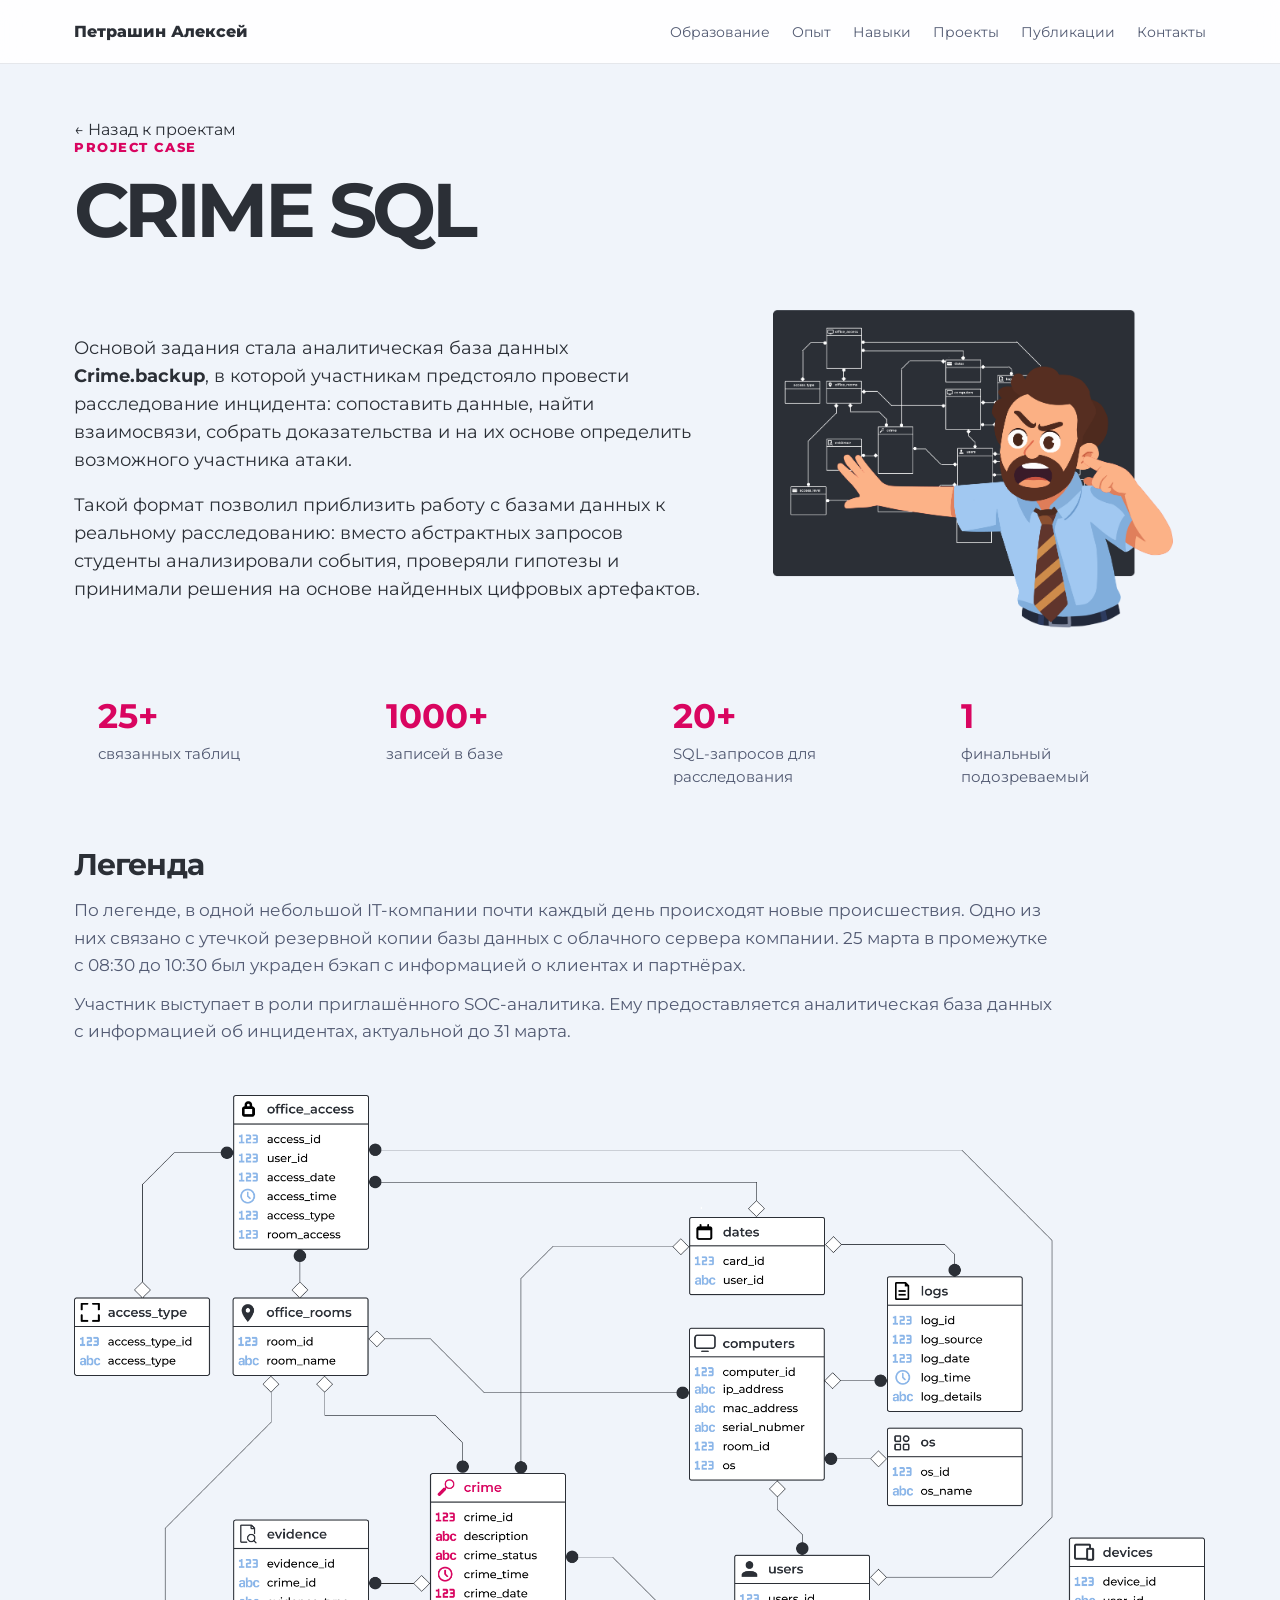
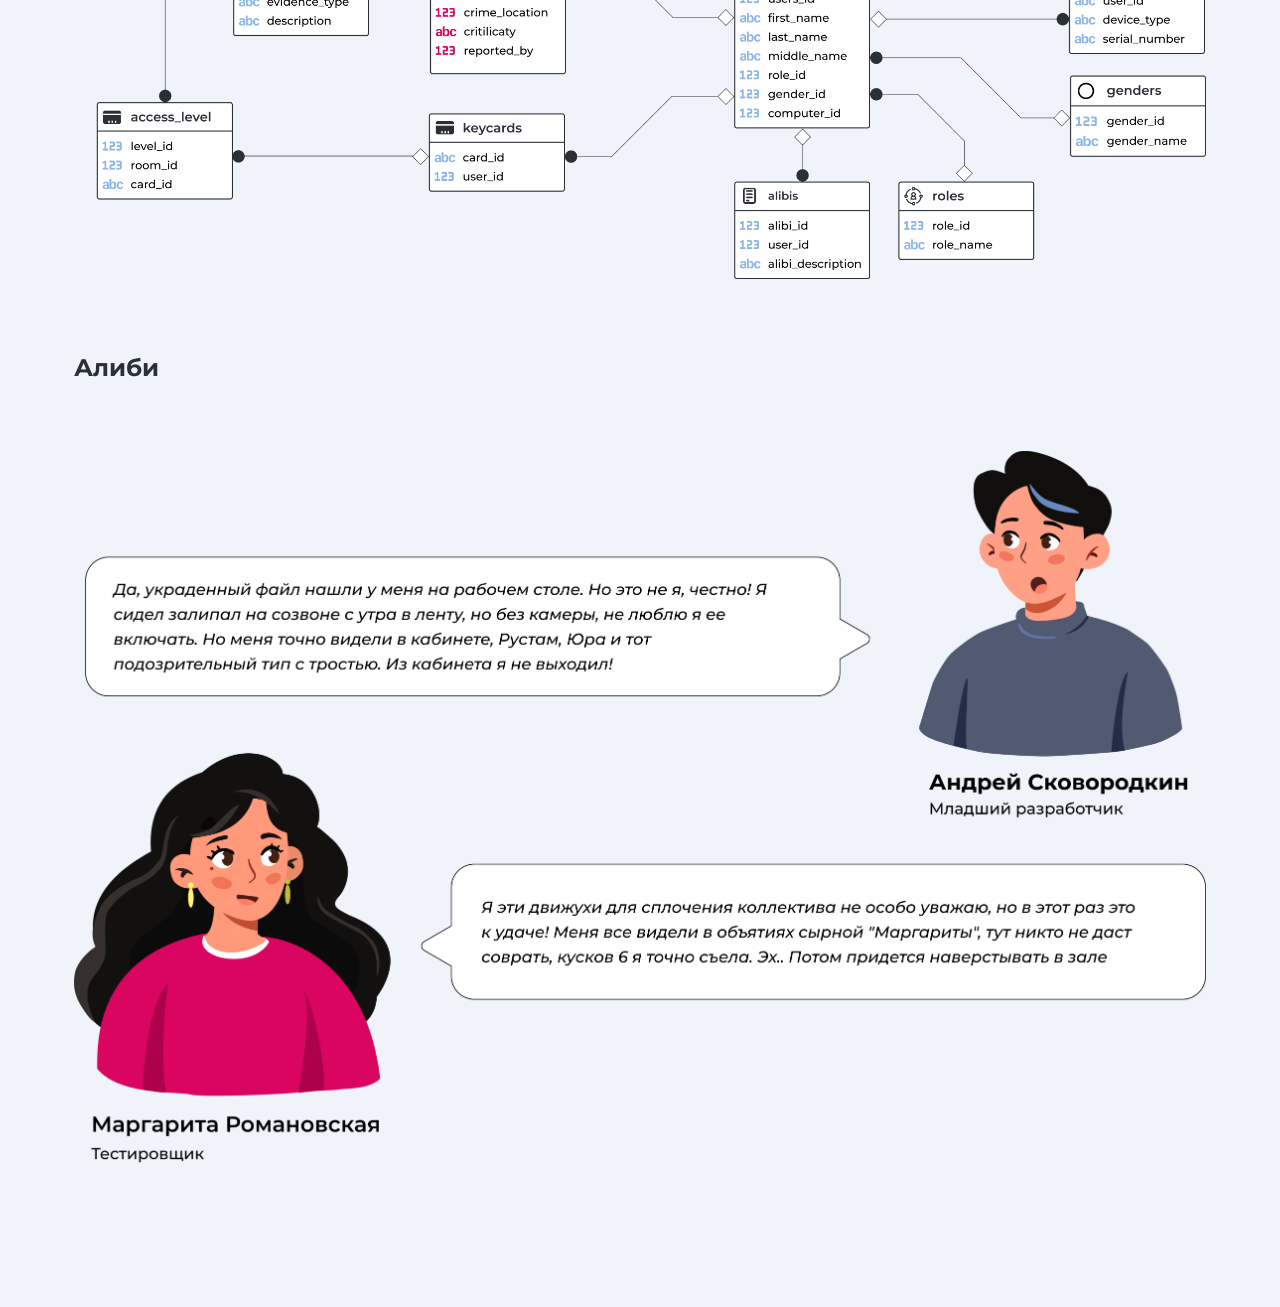
==== pages/crimesql.html @ e1b7707e "New page" ====
<!DOCTYPE html>
<html lang="ru">
<head>
  <meta charset="UTF-8" />
  <meta name="viewport" content="width=device-width, initial-scale=1.0" />

  <title>SQL расследование</title>
  <link rel="preconnect" href="https://fonts.googleapis.com">
<link rel="preconnect" href="https://fonts.gstatic.com" crossorigin>

<link rel="icon" type="image/png" sizes="32x32" href="../src/favicon/favicon-32x32.png">

<link href="https://fonts.googleapis.com/css2?family=Montserrat:wght@100..900&display=swap" rel="stylesheet">
  <link rel="stylesheet" href="../css/style.css" />
</head>
<body>

  <header class="site-header">
    <a class="logo" href="#">Петрашин Алексей</a>
    <nav class="nav">
      <a href="#education">Образование</a>
      <a href="#experience">Опыт</a>
      <a href="#skills">Навыки</a>
      <a href="#projects">Проекты</a>
      <a href="#publications">Публикации</a>
      <a href="#contacts">Контакты</a>
    </nav>
  </header>
  
  <!-- &nbsp;  -->

<main>
  <section class="project-page">
    <a class="back-link" href="../index.html#projects">← Назад к проектам</a>
    <p class="eyebrow">Project case</p>
    <h1>CRIME SQL</h1>
  </section>


 <section class="sql-intro">
  <div class="sql-intro-text">
    <p>
      Основой задания стала аналитическая база данных <strong>Crime.backup</strong>,
      в которой участникам предстояло провести расследование инцидента:
      сопоставить данные, найти взаимосвязи, собрать доказательства и на их
      основе определить возможного участника атаки.
    </p>

    <p>
      Такой формат позволил приблизить работу с базами данных к реальному
      расследованию: вместо абстрактных запросов студенты анализировали события,
      проверяли гипотезы и принимали решения на основе найденных цифровых
      артефактов.
    </p>
  </div>

  <div class="sql-intro-image">
    <img src="../src/pic/crime_bd/crazy_man.png" alt="CRIME SQL">
  </div>
</section>


<section class="stats project-stats">

  <div>
    <strong>25+</strong>
    <span>связанных таблиц</span>
  </div>

  <div>
    <strong>1000+</strong>
    <span>записей в базе</span>
  </div>

  <div>
    <strong>20+</strong>
    <span>SQL-запросов для расследования</span>
  </div>

  <div>
    <strong>1</strong>
    <span>финальный подозреваемый</span>
  </div>

</section>


<section class="sql-legend">
  <h2>Легенда</h2>

  <p>
    По легенде, в одной небольшой IT-компании почти каждый день происходят новые
    происшествия. Одно из них связано с утечкой резервной копии базы данных с
    облачного сервера компании. 25 марта в промежутке с 08:30 до 10:30 был
    украден бэкап с информацией о клиентах и партнёрах.
  </p>

  <p>
    Участник выступает в роли приглашённого SOC-аналитика. Ему предоставляется
    аналитическая база данных с информацией об инцидентах, актуальной до 31 марта.
  </p>
</section>

<img src="../src/pic/crime_bd/bd_schema.png" class="sql_schema_bd">



<h2>Алиби</h2>

<img src="../src/pic/crime_bd/alibi_pic.png" class="sql_schema_bd">

</main>



 
<script src="../script.js">
</script>

</body>
</html>
---- css/style.css ----
@import url("./other.css");
@import url("./header.css");
@import url("./hero.css");
@import url("./about.css");
@import url("./paralax.css");
@import url("./education.css");
@import url("./stats.css");
@import url("./skills.css");
@import url("./footer.css");
@import url("./experience.css");

:root {
  --bg: #F0F4FA;
  --bg-soft: #f7f8fb;
  --text: #2b2f36;
  --muted: #525a72;
  --line: #e5e7eb;
  --accent: #d90560;
  --accent-soft: #fde8f1;
  --blue-soft: #e7f1fd;

  --radius-xl: 32px;
  --radius-lg: 24px;
  --radius-md: 16px;

  --shadow: 0 18px 50px rgba(43, 47, 54, 0.08);
}

* {
  box-sizing: border-box;
}

html {
  scroll-behavior: smooth;
}

body {
  margin: 0;
  /* font-family: Inter, Arial, sans-serif; */
  font-family: "Montserrat", Arial, sans-serif;
  color: var(--text);
  background: var(--bg);
}

a {
  color: inherit;
  text-decoration: none;
}

main {
  max-width: 1180px;
  margin: 0 auto;
  padding: 56px 24px 90px;
}

h1 {
  max-width: 820px;
  margin: 0;
  font-size: clamp(42px, 6vw, 76px);
  line-height: 0.98;
  letter-spacing: -0.06em;
}
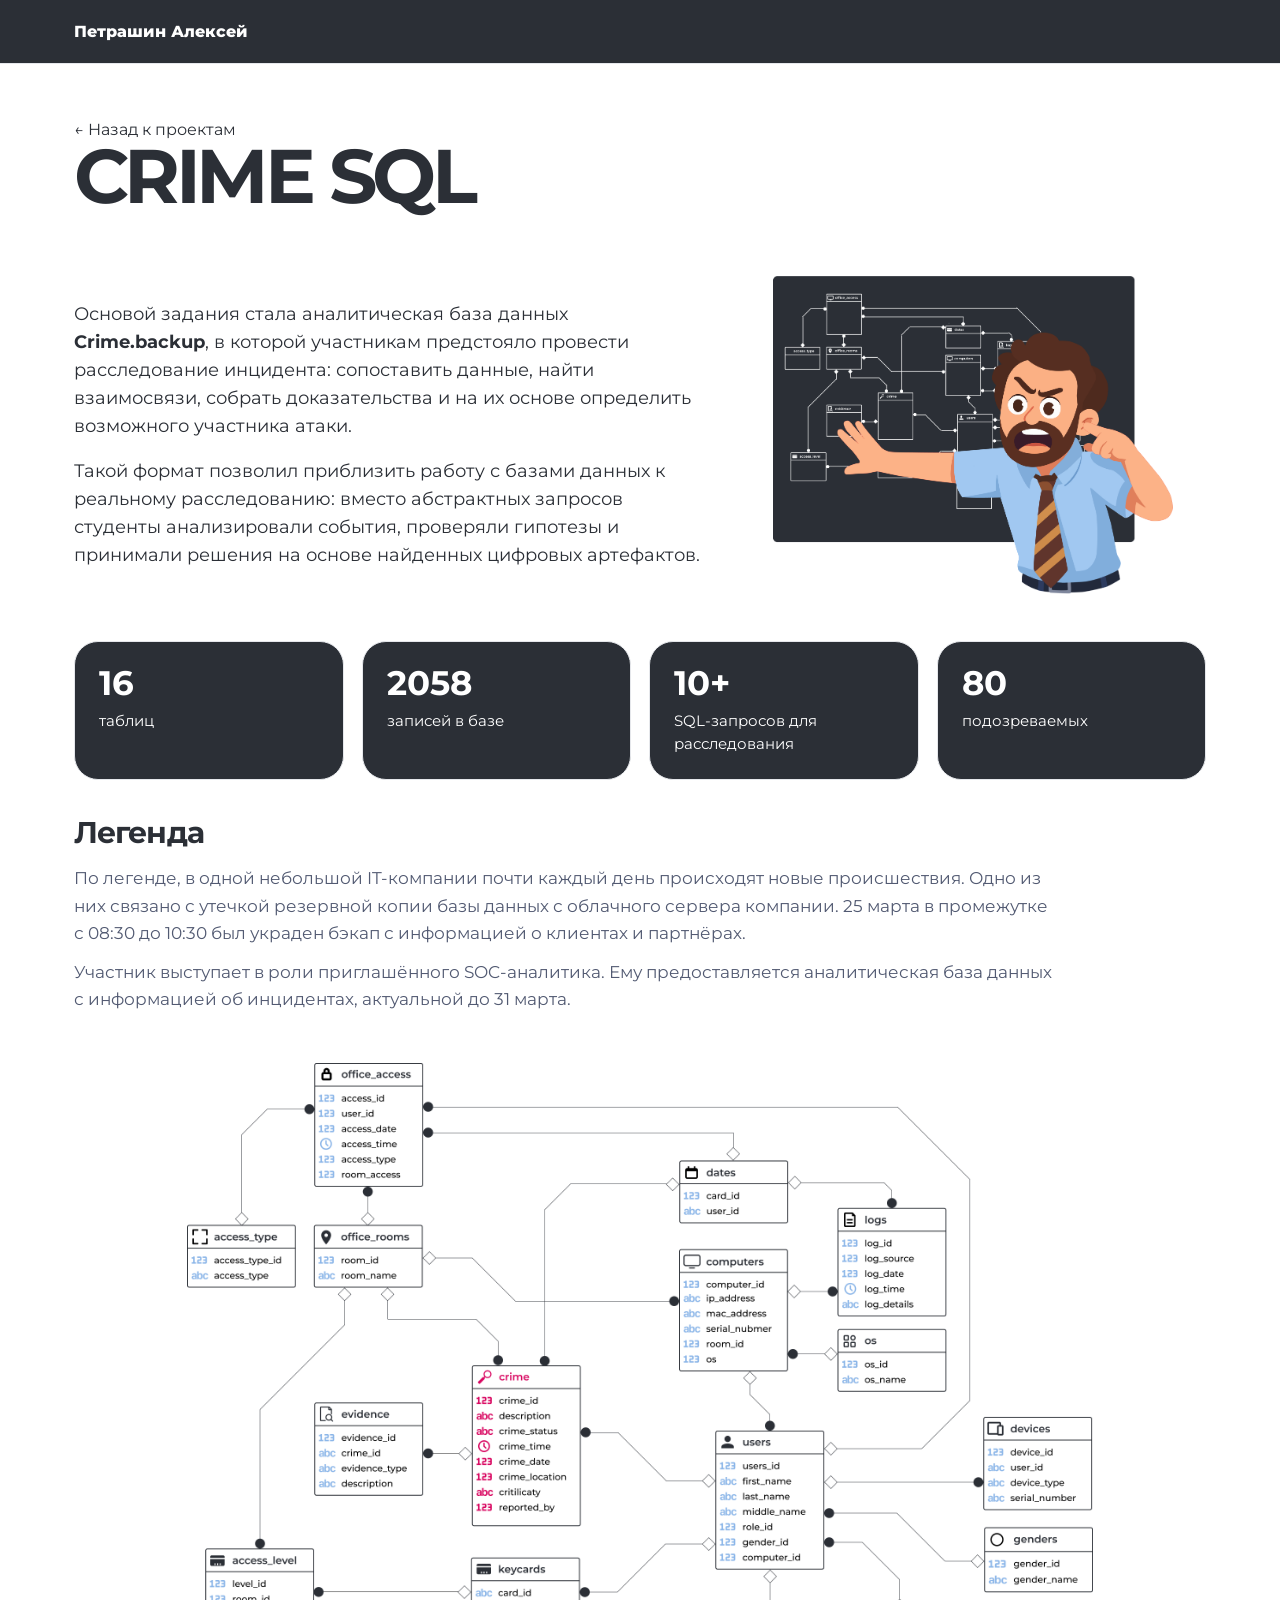
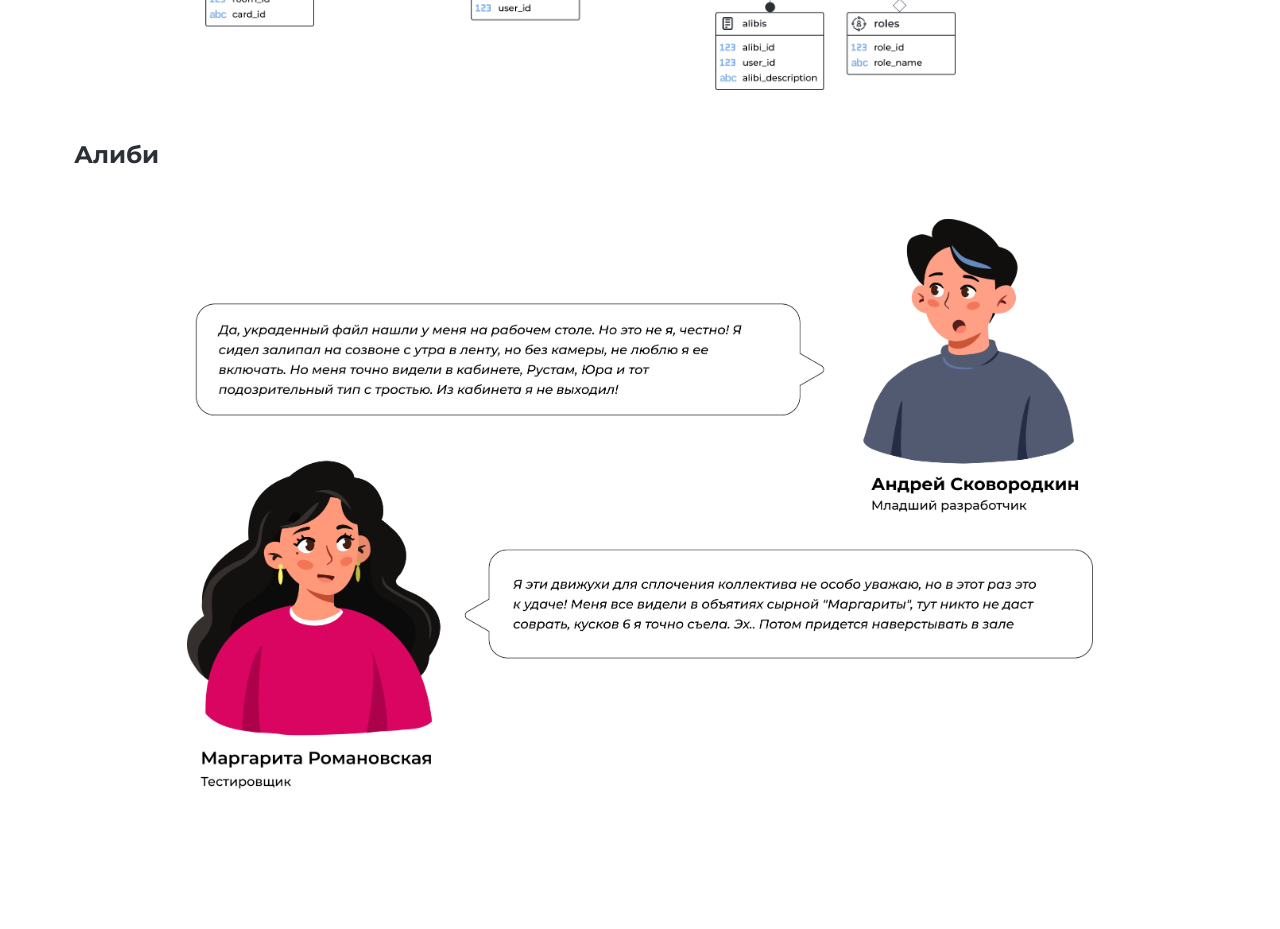
==== commit 09f2d23f: "New style. WARNING" ====
--- a/pages/crimesql.html
+++ b/pages/crimesql.html
@@ -16,15 +16,14 @@
 <body>
 
   <header class="site-header">
-    <a class="logo" href="#">Петрашин Алексей</a>
-    <nav class="nav">
+    <a class="logo" href="../index.html">Петрашин Алексей</a>
+    <!-- <nav class="nav">
       <a href="#education">Образование</a>
       <a href="#experience">Опыт</a>
       <a href="#skills">Навыки</a>
-      <a href="#projects">Проекты</a>
       <a href="#publications">Публикации</a>
       <a href="#contacts">Контакты</a>
-    </nav>
+    </nav> -->
   </header>
   
   <!-- &nbsp;  -->
@@ -32,7 +31,7 @@
 <main>
   <section class="project-page">
     <a class="back-link" href="../index.html#projects">← Назад к проектам</a>
-    <p class="eyebrow">Project case</p>
+  
     <h1>CRIME SQL</h1>
   </section>
 
@@ -63,23 +62,23 @@
 <section class="stats project-stats">
 
   <div>
-    <strong>25+</strong>
-    <span>связанных таблиц</span>
+    <strong>16</strong>
+    <span>таблиц</span>
   </div>
 
   <div>
-    <strong>1000+</strong>
+    <strong>2058</strong>
     <span>записей в базе</span>
   </div>
 
   <div>
-    <strong>20+</strong>
+    <strong>10+</strong>
     <span>SQL-запросов для расследования</span>
   </div>
 
   <div>
-    <strong>1</strong>
-    <span>финальный подозреваемый</span>
+    <strong>80</strong>
+    <span>подозреваемых</span>
   </div>
 
 </section>
@@ -100,15 +99,15 @@
     аналитическая база данных с информацией об инцидентах, актуальной до 31 марта.
   </p>
 </section>
-
-<img src="../src/pic/crime_bd/bd_schema.png" class="sql_schema_bd">
-
+<div class="sql_img_wrapper">
+<img src="../src/pic/crime_bd/bd_schema.png" class="sql_img_bd">
+</div>
 
 
 <h2>Алиби</h2>
-
-<img src="../src/pic/crime_bd/alibi_pic.png" class="sql_schema_bd">
-
+<div class="sql_img_wrapper">
+<img src="../src/pic/crime_bd/alibi_pic.png" class="sql_img_alibi">
+</div>
 </main>
 
 
--- a/css/style.css
+++ b/css/style.css
@@ -36,10 +36,10 @@
 
 body {
   margin: 0;
-  /* font-family: Inter, Arial, sans-serif; */
   font-family: "Montserrat", Arial, sans-serif;
   color: var(--text);
-  background: var(--bg);
+  /* background: var(--bg); */
+  background-color: #fff;
 }
 
 a {
@@ -60,3 +60,12 @@
   line-height: 0.98;
   letter-spacing: -0.06em;
 }
+
+.eyebrow {
+  margin: 0 0 6px;
+  color: var(--accent);
+  font-size: 13px;
+  font-weight: 800;
+  letter-spacing: 0.12em;
+  text-transform: uppercase;
+}
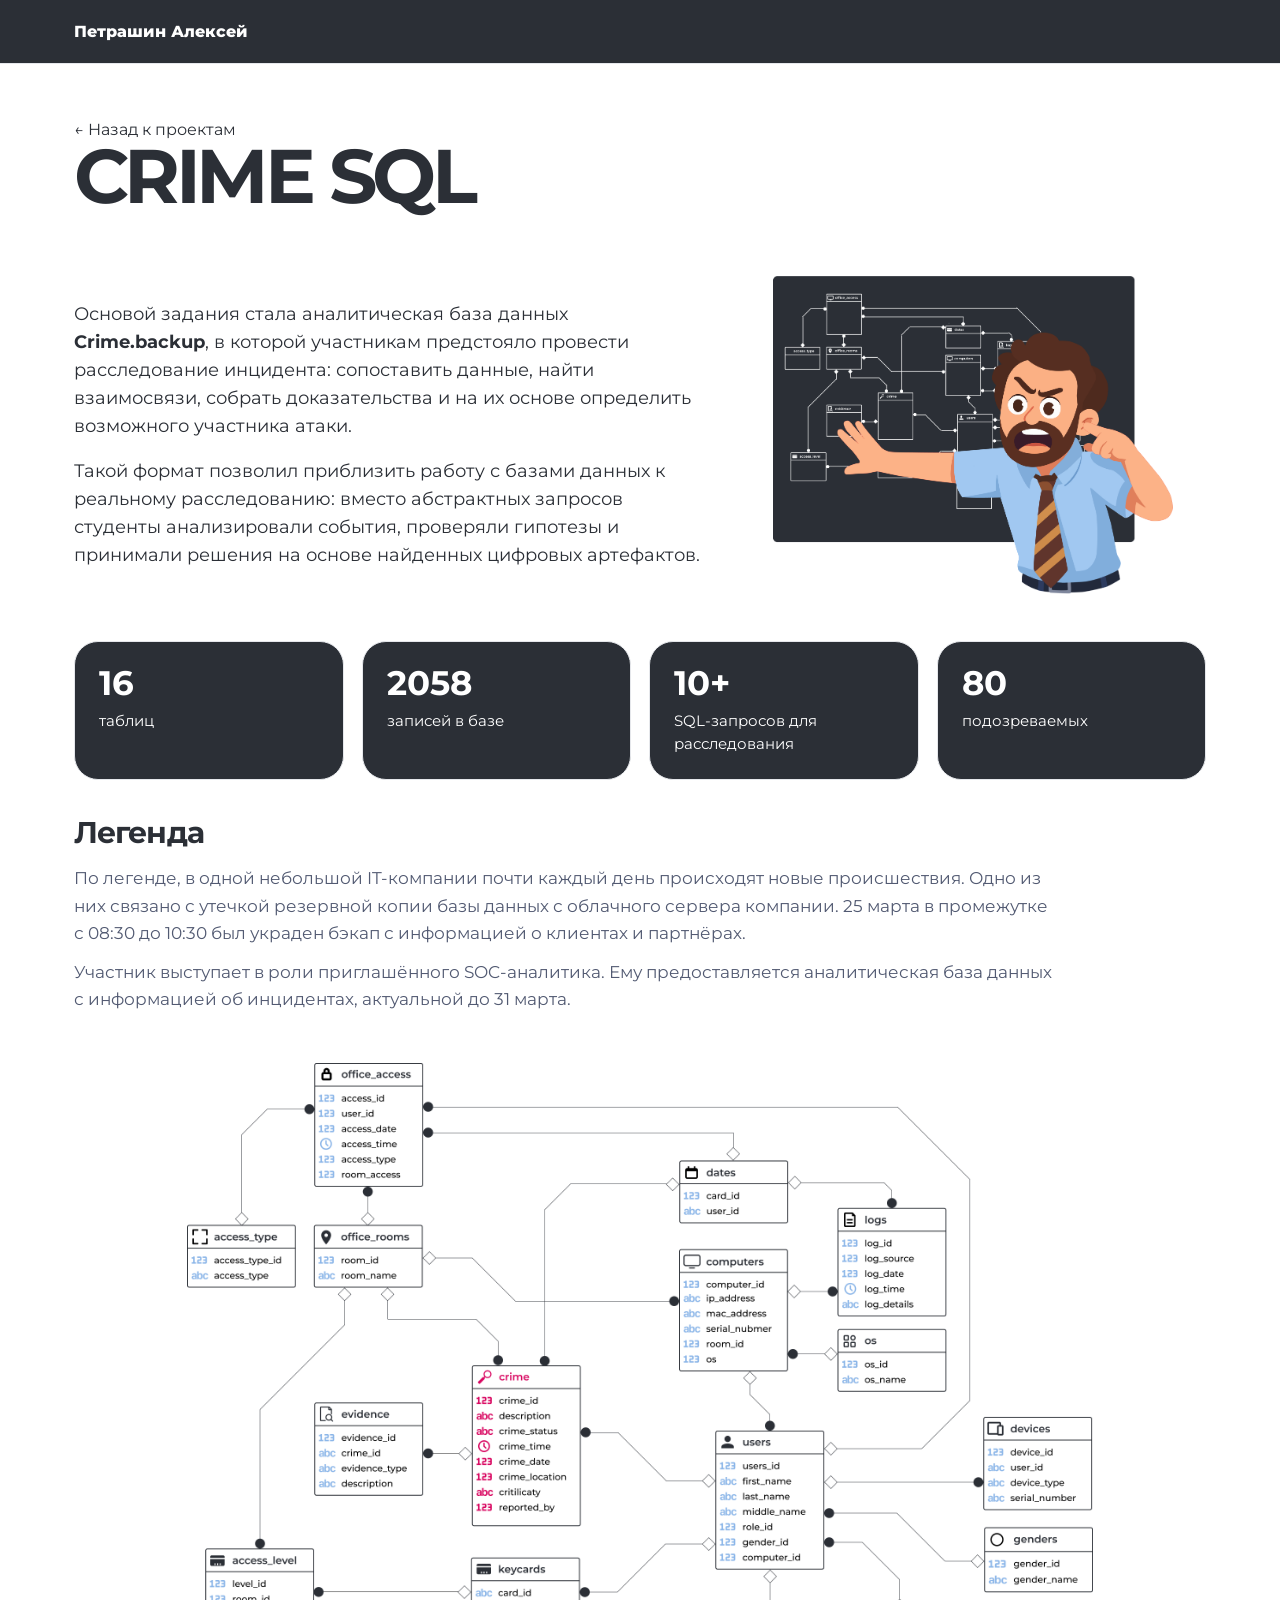
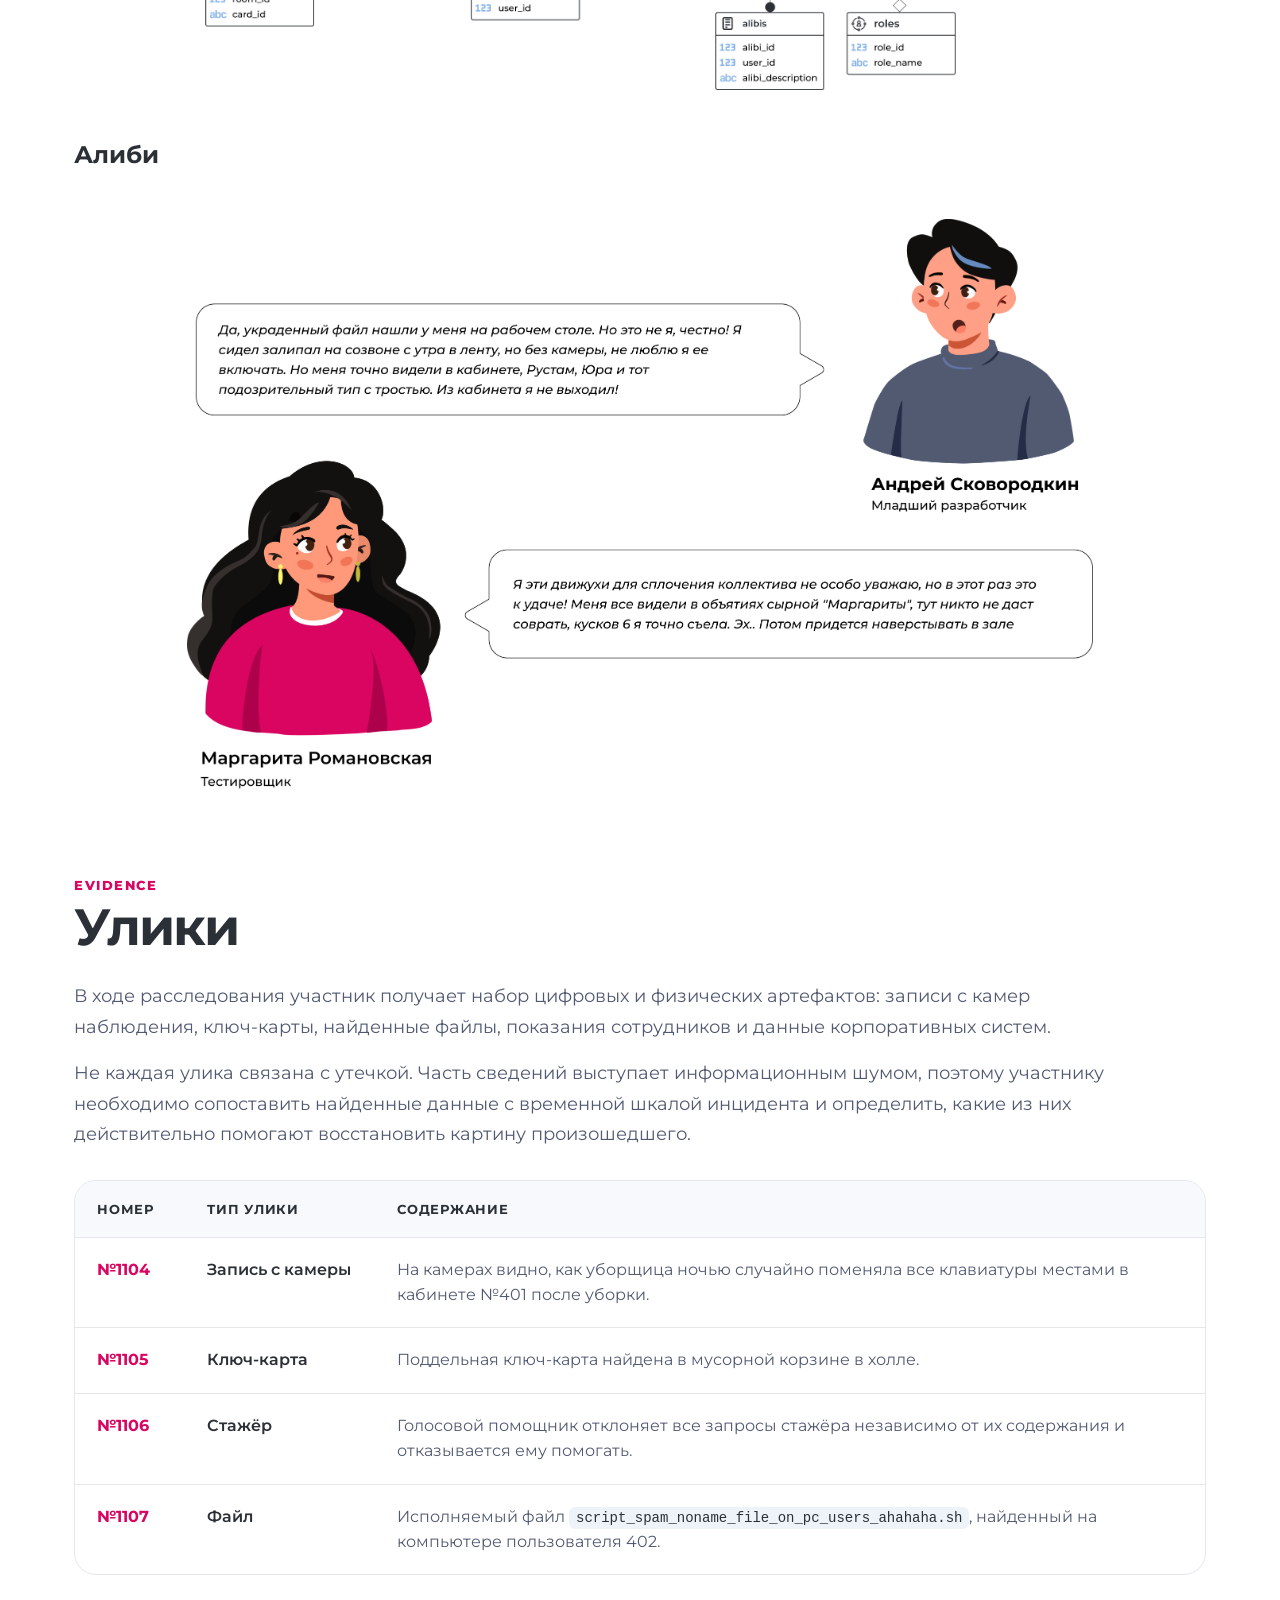
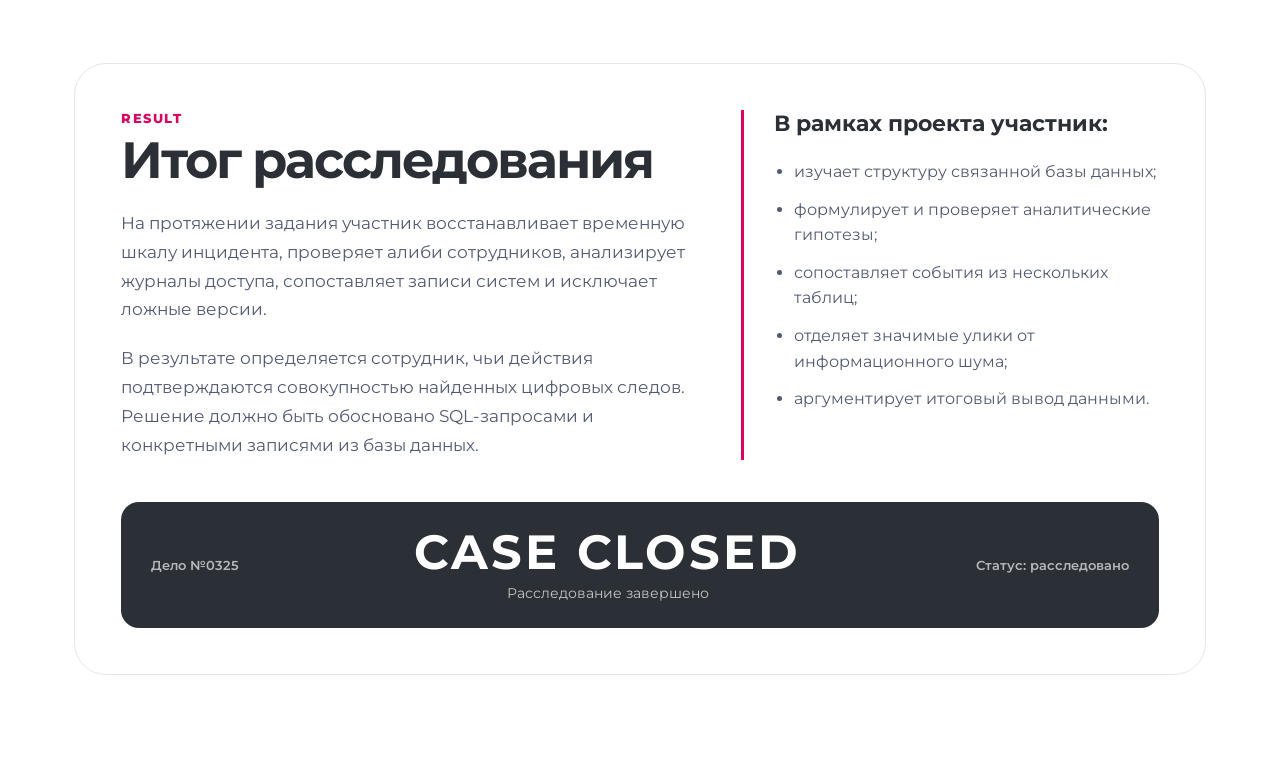
==== commit 62346da5: "Update pages" ====
--- a/pages/crimesql.html
+++ b/pages/crimesql.html
@@ -108,11 +108,140 @@
 <div class="sql_img_wrapper">
 <img src="../src/pic/crime_bd/alibi_pic.png" class="sql_img_alibi">
 </div>
+
+<section class="crime-section evidence-section">
+
+  <div class="crime-section-head">
+    <p class="eyebrow">Evidence</p>
+    <h2>Улики</h2>
+  </div>
+
+  <div class="evidence-intro">
+    <p>
+      В ходе расследования участник получает набор цифровых и физических
+      артефактов: записи с камер наблюдения, ключ-карты, найденные файлы,
+      показания сотрудников и данные корпоративных систем.
+    </p>
+
+    <p>
+      Не каждая улика связана с утечкой. Часть сведений выступает
+      информационным шумом, поэтому участнику необходимо сопоставить найденные
+      данные с временной шкалой инцидента и определить, какие из них действительно
+      помогают восстановить картину произошедшего.
+    </p>
+  </div>
+
+  <div class="evidence-table-wrap">
+    <table class="evidence-table">
+      <thead>
+        <tr>
+          <th scope="col">Номер</th>
+          <th scope="col">Тип улики</th>
+          <th scope="col">Содержание</th>
+        </tr>
+      </thead>
+
+      <tbody>
+        <tr>
+          <td>№1104</td>
+          <td>Запись с камеры</td>
+          <td>
+            На камерах видно, как уборщица ночью случайно поменяла все
+            клавиатуры местами в кабинете №401 после уборки.
+          </td>
+        </tr>
+
+        <tr>
+          <td>№1105</td>
+          <td>Ключ-карта</td>
+          <td>
+            Поддельная ключ-карта найдена в мусорной корзине в холле.
+          </td>
+        </tr>
+
+        <tr>
+          <td>№1106</td>
+          <td>Стажёр</td>
+          <td>
+            Голосовой помощник отклоняет все запросы стажёра независимо
+            от их содержания и отказывается ему помогать.
+          </td>
+        </tr>
+
+        <tr>
+          <td>№1107</td>
+          <td>Файл</td>
+          <td>
+            Исполняемый файл
+            <code>script_spam_noname_file_on_pc_users_ahahaha.sh</code>,
+            найденный на компьютере пользователя 402.
+          </td>
+        </tr>
+      </tbody>
+    </table>
+  </div>
+
+</section>
+
+<section class="crime-section investigation-result">
+
+  <div class="investigation-result-content">
+
+    <div class="investigation-result-text">
+      <p class="eyebrow">Result</p>
+      <h2>Итог расследования</h2>
+
+      <p>
+        На протяжении задания участник восстанавливает временную шкалу
+        инцидента, проверяет алиби сотрудников, анализирует журналы доступа,
+        сопоставляет записи систем и исключает ложные версии.
+      </p>
+
+      <p>
+        В результате определяется сотрудник, чьи действия подтверждаются
+        совокупностью найденных цифровых следов. Решение должно быть обосновано
+        SQL-запросами и конкретными записями из базы данных.
+      </p>
+    </div>
+
+    <div class="investigation-result-list">
+      <h3>В рамках проекта участник:</h3>
+
+      <ul>
+        <li>изучает структуру связанной базы данных;</li>
+        <li>формулирует и проверяет аналитические гипотезы;</li>
+        <li>сопоставляет события из нескольких таблиц;</li>
+        <li>отделяет значимые улики от информационного шума;</li>
+        <li>аргументирует итоговый вывод данными.</li>
+      </ul>
+    </div>
+
+  </div>
+
+  <div class="case-closed">
+    <span class="case-closed-label">Дело №0325</span>
+
+    <div class="case-closed-main">
+      <strong>CASE CLOSED</strong>
+      <span>Расследование завершено</span>
+    </div>
+
+    <span class="case-closed-status">Статус: расследовано</span>
+  </div>
+
+</section>
+
+
+
+
+
 </main>
 
 
 
  
+
+
 <script src="../script.js">
 </script>
 
--- a/css/style.css
+++ b/css/style.css
@@ -8,6 +8,7 @@
 @import url("./skills.css");
 @import url("./footer.css");
 @import url("./experience.css");
+@import url("./crime_sql.css");
 
 :root {
   --bg: #F0F4FA;
@@ -15,7 +16,7 @@
   --text: #2b2f36;
   --muted: #525a72;
   --line: #e5e7eb;
-  --accent: #d90560;
+  --accent: #D90560;
   --accent-soft: #fde8f1;
   --blue-soft: #e7f1fd;
 
